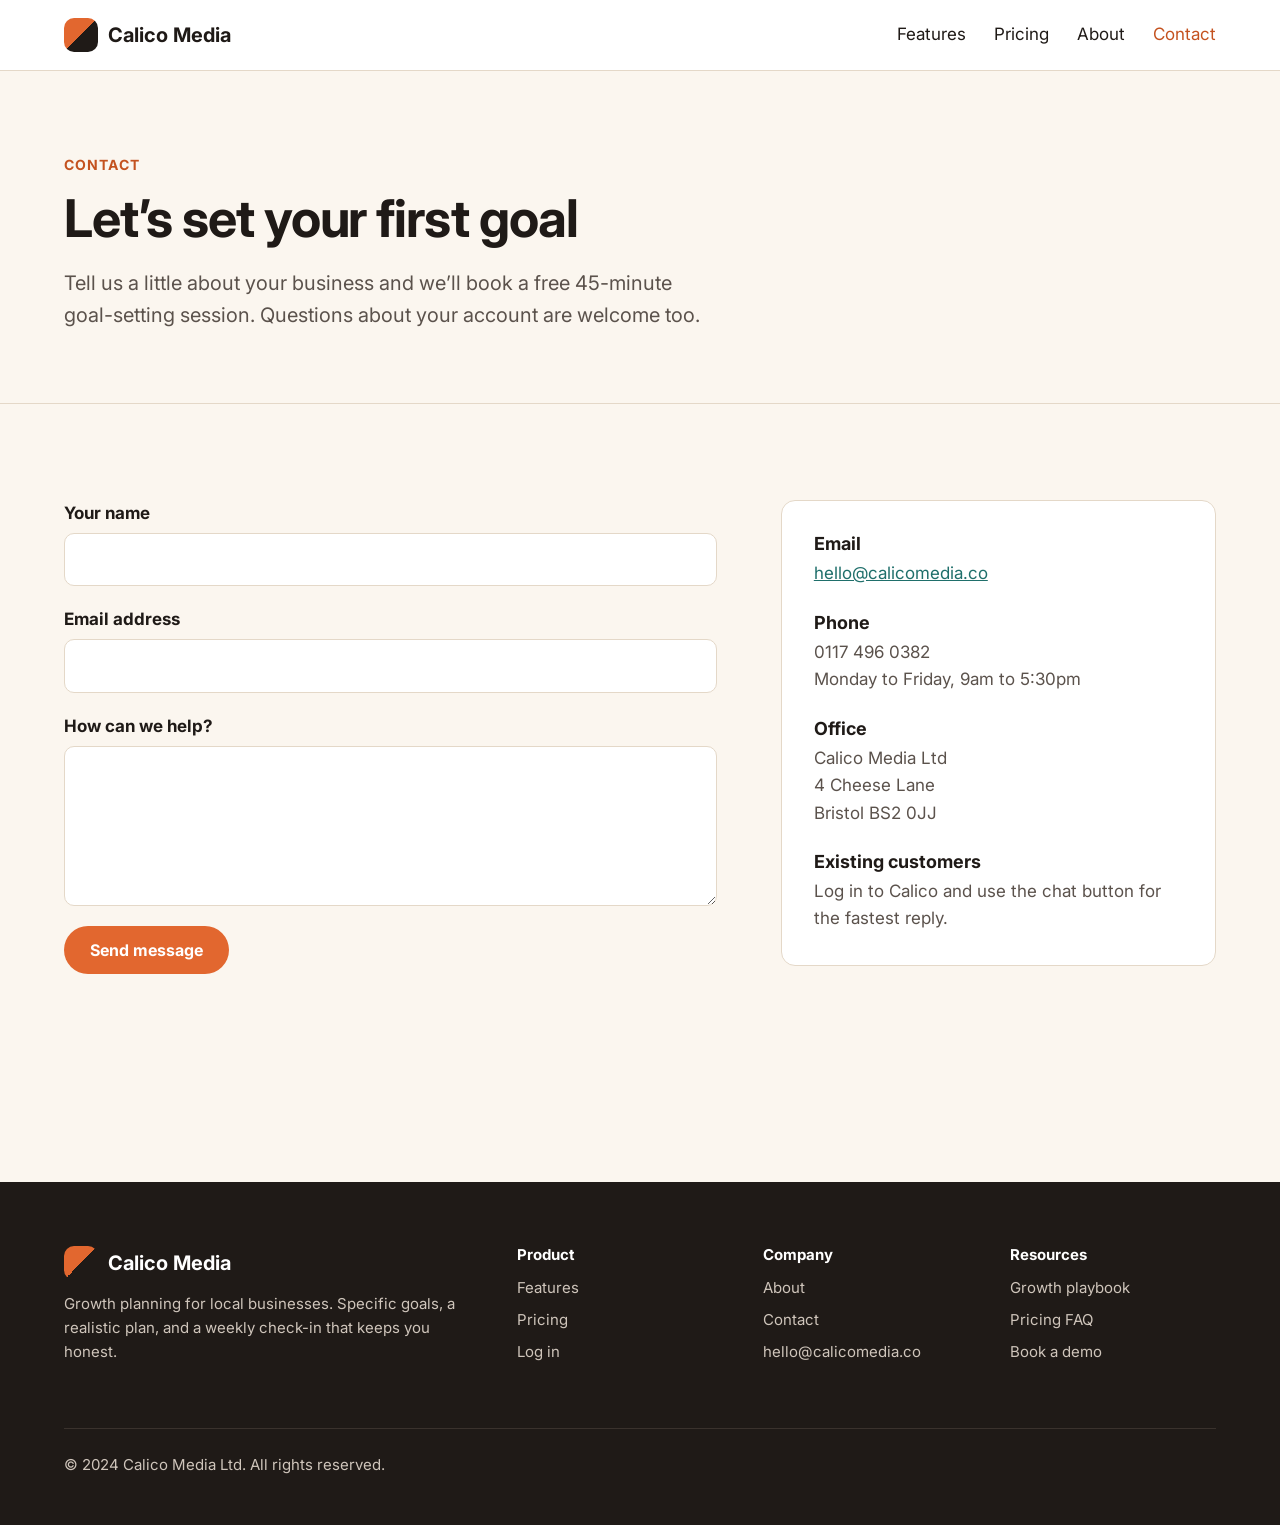
==== public/contact.html @ 176652c0 "add code for honeypot timer and spam issues" ====
<!DOCTYPE html>
<html lang="en">
<head>
  <meta charset="utf-8">
  <meta name="viewport" content="width=device-width, initial-scale=1">
  <title>Contact | Calico Media</title>
  <meta name="description" content="Book a demo or ask us a question. We reply within one business day.">
  <link rel="preconnect" href="https://fonts.googleapis.com">
  <link rel="preconnect" href="https://fonts.gstatic.com" crossorigin>
  <link href="https://fonts.googleapis.com/css2?family=Inter:wght@100;200;300;400;500;600;700;800;900&display=swap" rel="stylesheet">
  <link rel="stylesheet" href="css/styles.css">
</head>
<body>
  <header class="site-header">
    <div class="container">
      <a class="logo" href="index.html"><span class="logo-mark"></span>Calico Media</a>
      <nav aria-label="Main">
        <ul class="nav-links">
          <li><a href="features.html">Features</a></li>
          <li><a href="pricing.html">Pricing</a></li>
          <li><a href="about.html">About</a></li>
          <li><a href="contact.html" aria-current="page">Contact</a></li>
        </ul>
      </nav>
    </div>
  </header>

  <main>
    <section class="page-header">
      <div class="container">
        <span class="eyebrow">Contact</span>
        <h1>Let&rsquo;s set your first goal</h1>
        <p class="lead">Tell us a little about your business and we&rsquo;ll book a free 45-minute goal-setting session. Questions about your account are welcome too.</p>
      </div>
    </section>

    <section class="section">
      <div class="container contact-layout">
        <form class="contact-form" id="contact-form" action="/contact" method="post">
          
          <input type="hidden" id="js_timestamp" name="js_timestamp" value="">

           <div class="honeypot-container">
            <label for="website">Leave this field blank if you are human:</label>
            <input type="text" id="website" name="website" autocomplete="off" value="honey" tabindex="-1">
           </div> 
          
          <label for="name">Your name</label>
          <input type="text" id="name" name="name" required>

          <label for="email">Email address</label>
          <input type="email" id="email" name="email" required>

          <label for="message">How can we help?</label>
          <textarea id="message" name="message" required></textarea>

          <button class="btn" type="submit">Send message</button>
          <p class="form-status" id="form-status" role="status"></p>
        </form>

        <aside class="contact-aside">
          <h3>Email</h3>
          <p><a href="mailto:hello@calicomedia.co">hello@calicomedia.co</a></p>
          <h3>Phone</h3>
          <p>0117 496 0382<br>Monday to Friday, 9am to 5:30pm</p>
          <h3>Office</h3>
          <p>Calico Media Ltd<br>4 Cheese Lane<br>Bristol BS2 0JJ</p>
          <h3>Existing customers</h3>
          <p>Log in to Calico and use the chat button for the fastest reply.</p>
        </aside>
      </div>
    </section>
  </main>

  <footer class="site-footer">
    <div class="container">
      <div class="footer-grid">
        <div>
          <a class="logo" href="index.html"><span class="logo-mark"></span>Calico Media</a>
          <p>Growth planning for local businesses. Specific goals, a realistic plan, and a weekly check-in that keeps you honest.</p>
        </div>
        <div>
          <h4>Product</h4>
          <ul>
            <li><a href="features.html">Features</a></li>
            <li><a href="pricing.html">Pricing</a></li>
            <li><a href="https://app.calicomedia.co/login">Log in</a></li>
          </ul>
        </div>
        <div>
          <h4>Company</h4>
          <ul>
            <li><a href="about.html">About</a></li>
            <li><a href="contact.html">Contact</a></li>
            <li><a href="mailto:hello@calicomedia.co">hello@calicomedia.co</a></li>
          </ul>
        </div>
        <div>
          <h4>Resources</h4>
          <ul>
            <li><a href="index.html#playbook">Growth playbook</a></li>
            <li><a href="pricing.html#faq">Pricing FAQ</a></li>
            <li><a href="contact.html">Book a demo</a></li>
          </ul>
        </div>
      </div>
      <div class="footer-bottom">
        <p>&copy; 2024 Calico Media Ltd. All rights reserved.</p>
      </div>
    </div>
  </footer>
  <script src="js/contact.js"></script>
</body>
</html>
---- public/css/styles.css ----
/* Calico Media marketing site */

:root {
  --ink: #1f1a17;
  --ink-soft: #5b524c;
  --cream: #fbf6ef;
  --sand: #f1e7da;
  --white: #ffffff;
  --orange: #e2672f;
  --orange-dark: #c4521f;
  --teal: #1f6f6b;
  --line: #e4d8c8;
  --radius: 14px;
}

*,
*::before,
*::after {
  box-sizing: border-box;
}

body {
  margin: 0;
  font-family: 'Inter', -apple-system, BlinkMacSystemFont, 'Segoe UI', sans-serif;
  font-weight: 400;
  font-size: 17px;
  line-height: 1.6;
  color: var(--ink);
  background: var(--cream);
}

h1,
h2,
h3,
h4 {
  font-weight: 700;
  line-height: 1.2;
  margin: 0 0 16px;
}

h1 {
  font-size: 52px;
  letter-spacing: -0.02em;
}

h2 {
  font-size: 38px;
  letter-spacing: -0.01em;
}

h3 {
  font-size: 22px;
}

p {
  margin: 0 0 16px;
}

a {
  color: var(--teal);
}

img {
  max-width: 100%;
}

.container {
  max-width: 1200px;
  margin: 0 auto;
  padding: 0 24px;
}

.section {
  padding: 96px 0;
}

.section--sand {
  background: var(--sand);
}

.eyebrow {
  display: inline-block;
  font-size: 14px;
  font-weight: 700;
  letter-spacing: 0.08em;
  text-transform: uppercase;
  color: var(--orange-dark);
  margin-bottom: 12px;
}

.lead {
  font-size: 20px;
  color: var(--ink-soft);
  max-width: 640px;
}

.section-intro {
  max-width: 680px;
  margin-bottom: 48px;
}

.btn {
  display: inline-block;
  padding: 14px 26px;
  border-radius: 999px;
  background: var(--orange);
  color: var(--white);
  font-weight: 700;
  text-decoration: none;
  border: 0;
  font-size: 16px;
  font-family: inherit;
  cursor: pointer;
}

.btn:hover {
  background: var(--orange-dark);
}

.btn--ghost {
  background: transparent;
  color: inherit;
  box-shadow: inset 0 0 0 2px currentColor;
}

.btn--ghost:hover {
  background: rgba(255, 255, 255, 0.1);
}

/* Header */

.site-header {
  background: var(--white);
  border-bottom: 1px solid var(--line);
}

.site-header .container {
  display: flex;
  flex-wrap: wrap;
  align-items: center;
  justify-content: space-between;
  gap: 12px 32px;
  padding-top: 18px;
  padding-bottom: 18px;
}

.logo {
  display: flex;
  align-items: center;
  gap: 10px;
  flex-shrink: 0;
  font-size: 20px;
  font-weight: 700;
  color: var(--ink);
  text-decoration: none;
}

.logo-mark {
  width: 34px;
  height: 34px;
  border-radius: 10px;
  background: linear-gradient(135deg, var(--orange) 0%, var(--orange) 50%, var(--ink) 50%, var(--ink) 100%);
}

.nav-links {
  display: flex;
  flex-wrap: wrap;
  align-items: center;
  gap: 8px 28px;
  list-style: none;
  margin: 0;
  padding: 0;
}

.nav-links a {
  color: var(--ink);
  text-decoration: none;
}

.nav-links a:hover,
.nav-links a[aria-current='page'] {
  color: var(--orange-dark);
}

.site-header--home {
  background: var(--ink);
  border-bottom: 0;
}

.site-header--home .logo,
.site-header--home .nav-links a {
  color: var(--white);
}

.site-header--home .logo-mark {
  background: linear-gradient(135deg, var(--orange) 0%, var(--orange) 50%, var(--white) 50%, var(--white) 100%);
}

.site-header--home .container {
  flex-wrap: nowrap;
}

.site-header--home nav {
  min-width: 0;
}

.site-header--home .nav-links {
  flex-wrap: nowrap;
  gap: 0;
}

.site-header--home .nav-links li {
  min-width: 0;
}

.site-header--home .nav-links a {
  display: block;
  padding: 0 14px;
  white-space: nowrap;
}

.site-header--home .nav-links li:last-child {
  flex-shrink: 0;
}

.site-header--home .nav-links .btn {
  margin-left: 12px;
  padding: 10px 20px;
}

/* Home hero */

.hero {
  background: var(--ink);
  color: var(--white);
  padding: 56px 0 88px;
}

.hero-inner {
  display: flex;
  align-items: center;
  gap: 56px;
}

.hero-text {
  flex: 1;
}

.hero-text .lead {
  color: #d9cfc5;
}

.hero-actions {
  display: flex;
  flex-wrap: wrap;
  gap: 12px;
  margin-top: 32px;
}

.hero-media {
  width: 600px;
  flex-shrink: 0;
}

.hero-image {
  width: 100%;
  aspect-ratio: 4 / 3;
  object-fit: cover;
  border-radius: var(--radius);
  display: block;
}

/* Trust strip */

.trust {
  padding: 40px 0;
  border-bottom: 1px solid var(--line);
  text-align: center;
}

.trust p {
  color: var(--ink-soft);
  font-size: 15px;
}

.trust-list {
  display: flex;
  flex-wrap: wrap;
  justify-content: center;
  gap: 12px 40px;
  list-style: none;
  margin: 0;
  padding: 0;
  font-weight: 700;
  font-size: 18px;
  color: #8a7d72;
}

/* Steps */

.steps {
  display: grid;
  grid-template-columns: repeat(auto-fit, minmax(240px, 1fr));
  gap: 24px;
}

.step {
  background: var(--white);
  border: 1px solid var(--line);
  border-radius: var(--radius);
  padding: 32px;
}

.step-number {
  display: inline-flex;
  align-items: center;
  justify-content: center;
  width: 40px;
  height: 40px;
  border-radius: 50%;
  background: var(--sand);
  color: var(--orange-dark);
  font-weight: 700;
  margin-bottom: 16px;
}

/* Check list */

.check-list {
  list-style: none;
  margin: 24px 0 0;
  padding: 0;
}

.check-list li {
  position: relative;
  padding-left: 32px;
  margin-bottom: 14px;
}

.check-list li::before {
  content: '';
  position: absolute;
  left: 0;
  top: 6px;
  width: 16px;
  height: 16px;
  border-radius: 50%;
  background: var(--teal);
  box-shadow: inset 0 0 0 4px #cfe6e4;
}

/* FAQ */

.faq {
  max-width: 820px;
}

.faq details {
  border-top: 1px solid var(--line);
  padding: 20px 0;
}

.faq details:last-child {
  border-bottom: 1px solid var(--line);
}

.faq summary {
  font-weight: 700;
  font-size: 19px;
  cursor: pointer;
}

.faq details p {
  margin-top: 12px;
  color: var(--ink-soft);
}

/* Feature rows */

.feature-row {
  display: grid;
  grid-template-columns: 1fr 1fr;
  gap: 64px;
  align-items: center;
  margin-bottom: 96px;
}

.feature-row:last-child {
  margin-bottom: 0;
}

.feature-row--reverse .feature-media {
  order: 2;
}

.feature-media img {
  display: block;
  width: 100%;
  aspect-ratio: 4 / 3;
  object-fit: cover;
  border-radius: var(--radius);
}

/* Playbook */

.playbook-grid {
  display: grid;
  grid-template-columns: repeat(3, 1fr);
  gap: 28px;
}

/* Card grid */

.card-grid {
  display: grid;
  grid-template-columns: repeat(3, 1fr);
  gap: 28px;
}

.card {
  background: var(--white);
  border: 1px solid var(--line);
  border-radius: var(--radius);
  overflow: hidden;
}

.card img {
  display: block;
  width: 100%;
  aspect-ratio: 16 / 10;
  object-fit: cover;
}

.card-body {
  padding: 24px 28px 28px;
}

.card-body p {
  color: var(--ink-soft);
}

.card-tag {
  font-size: 13px;
  font-weight: 700;
  text-transform: uppercase;
  letter-spacing: 0.06em;
  color: var(--teal);
}

.icon-dot {
  width: 44px;
  height: 44px;
  border-radius: 12px;
  background: var(--sand);
  margin-bottom: 18px;
  position: relative;
}

.icon-dot::after {
  content: '';
  position: absolute;
  inset: 13px;
  border-radius: 50%;
  background: var(--orange);
}

/* CTA band */

.cta-band {
  background: var(--ink);
  color: var(--white);
  border-radius: 24px;
  overflow: hidden;
}

.cta-band img {
  display: block;
  width: 100%;
  aspect-ratio: 21 / 8;
  object-fit: cover;
}

.cta-body {
  padding: 48px;
  display: flex;
  flex-wrap: wrap;
  align-items: center;
  justify-content: space-between;
  gap: 24px;
}

.cta-body h2 {
  margin: 0;
  max-width: 620px;
}

/* Page header (inner pages) */

.page-header {
  padding: 80px 0 56px;
  border-bottom: 1px solid var(--line);
}

/* Pricing */

.pricing-grid {
  display: grid;
  grid-template-columns: repeat(auto-fit, minmax(260px, 1fr));
  gap: 24px;
  align-items: stretch;
}

.pricing-card {
  background: var(--white);
  border: 1px solid var(--line);
  border-radius: var(--radius);
  padding: 36px 32px;
  display: flex;
  flex-direction: column;
}

.pricing-card--featured {
  border: 2px solid var(--orange);
  box-shadow: 0 24px 48px rgba(226, 103, 47, 0.14);
}

.plan-badge {
  align-self: flex-start;
  font-size: 13px;
  font-weight: 700;
  background: var(--orange);
  color: var(--white);
  border-radius: 999px;
  padding: 4px 12px;
  margin-bottom: 16px;
}

.price {
  font-size: 48px;
  font-weight: 700;
  margin: 8px 0 4px;
}

.price small {
  font-size: 17px;
  font-weight: 400;
  color: var(--ink-soft);
}

.pricing-card .check-list {
  flex: 1;
  margin-bottom: 28px;
}

.pricing-card .btn {
  text-align: center;
}

.pricing-note {
  margin-top: 32px;
  color: var(--ink-soft);
  font-size: 15px;
}

/* About */

.stats {
  display: grid;
  grid-template-columns: repeat(auto-fit, minmax(160px, 1fr));
  gap: 16px;
}

.stat {
  background: var(--white);
  border: 1px solid var(--line);
  border-radius: var(--radius);
  padding: 28px 20px;
}

.stat-number {
  display: block;
  font-size: 48px;
  font-weight: 700;
  color: var(--orange-dark);
}

.stat-label {
  display: block;
  font-size: 15px;
  color: var(--ink-soft);
}

.prose {
  max-width: 720px;
}

.team-grid {
  display: grid;
  grid-template-columns: repeat(auto-fit, minmax(220px, 1fr));
  gap: 24px;
}

.person {
  background: var(--white);
  border: 1px solid var(--line);
  border-radius: var(--radius);
  padding: 28px;
}

.avatar {
  width: 56px;
  height: 56px;
  border-radius: 50%;
  background: var(--sand);
  color: var(--orange-dark);
  display: flex;
  align-items: center;
  justify-content: center;
  font-weight: 700;
  margin-bottom: 16px;
}

.person p {
  color: var(--ink-soft);
  font-size: 15px;
  margin: 0;
}

/* Contact */

.honeypot-container {
    position: absolute;
    left: -9999px;
    top: -9999px;
    width: 1px;
    height: 1px;
    overflow: hidden;
}

.contact-layout {
  display: grid;
  grid-template-columns: 3fr 2fr;
  gap: 64px;
}

.contact-form label {
  display: block;
  font-weight: 700;
  margin-bottom: 6px;
}

.contact-form input,
.contact-form textarea {
  display: block;
  width: 100%;
  font: inherit;
  padding: 12px 14px;
  border: 1px solid var(--line);
  border-radius: 10px;
  background: var(--white);
  margin-bottom: 20px;
}

.contact-form textarea {
  min-height: 160px;
  resize: vertical;
}

.form-status {
  margin-top: 16px;
  font-weight: 700;
}

.form-status--success {
  color: var(--teal);
}

.form-status--error {
  color: #b3261e;
}

.contact-aside {
  background: var(--white);
  border: 1px solid var(--line);
  border-radius: var(--radius);
  padding: 32px;
  align-self: start;
}

.contact-aside h3 {
  font-size: 18px;
  margin-top: 24px;
  margin-bottom: 6px;
}

.contact-aside h3:first-child {
  margin-top: 0;
}

.contact-aside p {
  color: var(--ink-soft);
  margin: 0;
}

/* Footer */

.site-footer {
  background: var(--ink);
  color: #cfc5bb;
  padding: 64px 0 32px;
  margin-top: 96px;
  font-size: 15px;
}

.footer-grid {
  display: grid;
  grid-template-columns: 2fr 1fr 1fr 1fr;
  gap: 40px;
}

.site-footer h4 {
  color: var(--white);
  font-size: 15px;
  margin-bottom: 12px;
}

.site-footer ul {
  list-style: none;
  margin: 0;
  padding: 0;
}

.site-footer li {
  margin-bottom: 8px;
}

.site-footer a {
  color: #cfc5bb;
  text-decoration: none;
}

.site-footer a:hover {
  color: var(--white);
}

.site-footer .logo {
  color: var(--white);
  margin-bottom: 12px;
}

.footer-bottom {
  border-top: 1px solid #3a322d;
  margin-top: 48px;
  padding-top: 24px;
}

@media (max-width: 768px) {
  h1 {
    font-size: 40px;
  }

  h2 {
    font-size: 30px;
  }

  .section {
    padding: 64px 0;
  }

  .feature-row {
    grid-template-columns: 1fr;
    gap: 32px;
    margin-bottom: 64px;
  }

  .feature-row--reverse .feature-media {
    order: 0;
  }

  .card-grid {
    grid-template-columns: repeat(2, 1fr);
  }

  .contact-layout {
    grid-template-columns: 1fr;
    gap: 40px;
  }

  .footer-grid {
    grid-template-columns: 1fr 1fr;
  }
}

@media (max-width: 480px) {
  h1 {
    font-size: 34px;
  }

  .card-grid {
    grid-template-columns: 1fr;
  }

  .cta-body {
    padding: 32px 24px;
  }

  .footer-grid {
    grid-template-columns: 1fr;
  }
}
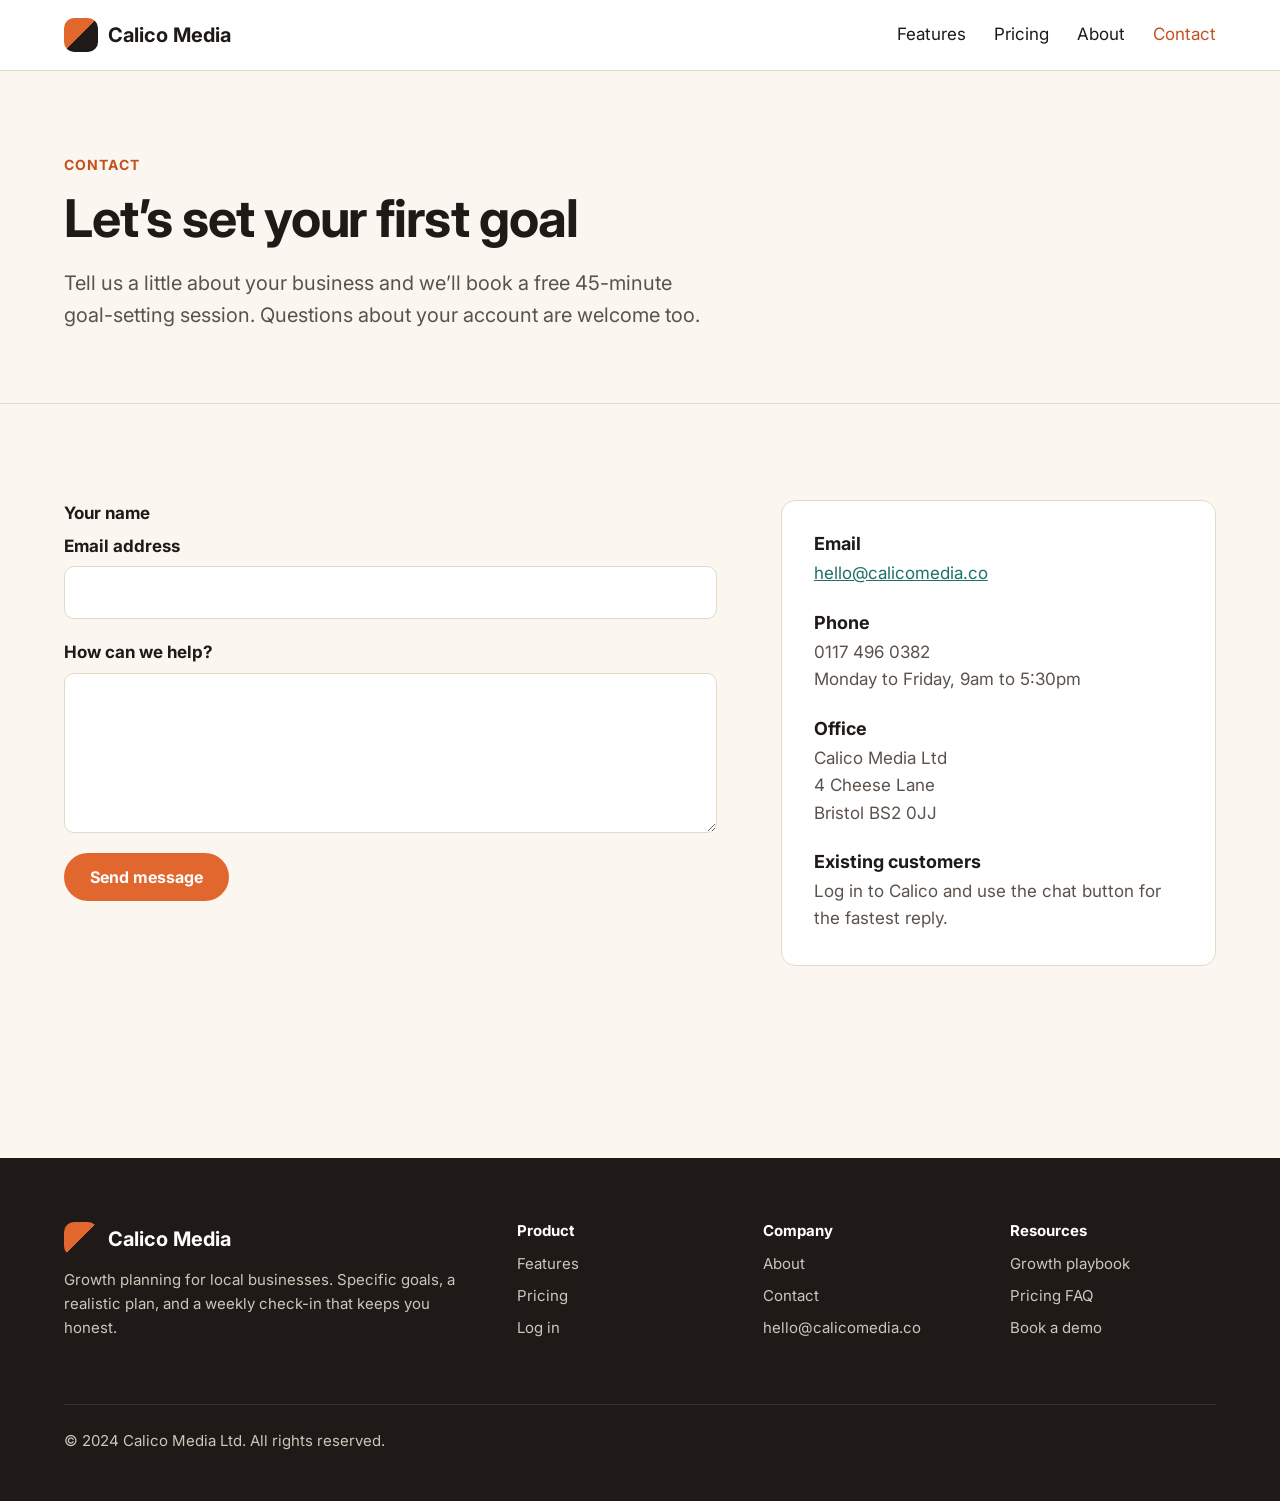
==== commit 852312f9: "code edit for removing value in honeypot field for testing" ====
--- a/public/contact.html
+++ b/public/contact.html
@@ -42,10 +42,10 @@
 
            <div class="honeypot-container">
             <label for="website">Leave this field blank if you are human:</label>
-            <input type="text" id="website" name="website" autocomplete="off" value="honey" tabindex="-1">
+            <input type="text" id="website" name="website" autocomplete="off"  tabindex="-1">
            </div> 
           
-          <label for="name">Your name</label>
+          <label for="name">Your name</label
           <input type="text" id="name" name="name" required>
 
           <label for="email">Email address</label>
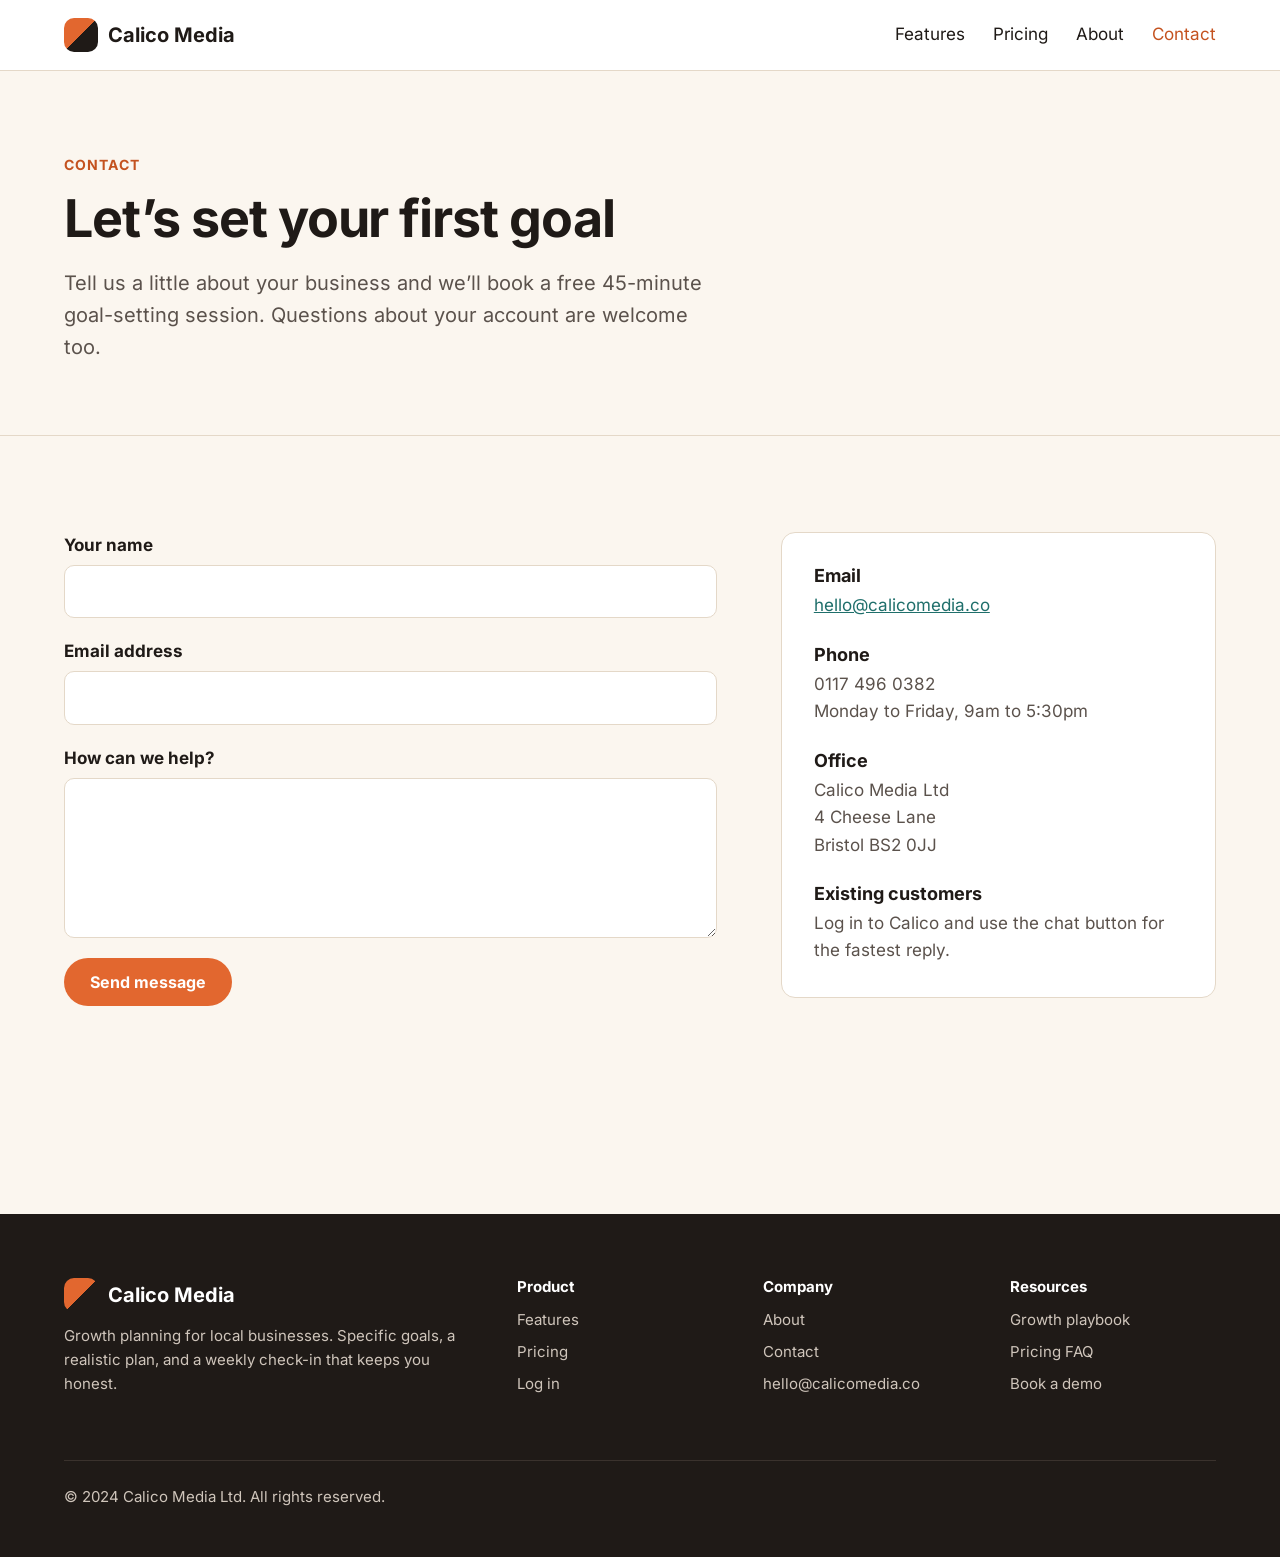
==== commit 32d11173: "changes to te contact html and js files. typo, button disabling after each returns, form.reset(), co" ====
--- a/public/contact.html
+++ b/public/contact.html
@@ -40,12 +40,12 @@
           
           <input type="hidden" id="js_timestamp" name="js_timestamp" value="">
 
-           <div class="honeypot-container">
+           <div class="honeypot-container" aria-hidden="true">
             <label for="website">Leave this field blank if you are human:</label>
             <input type="text" id="website" name="website" autocomplete="off"  tabindex="-1">
            </div> 
           
-          <label for="name">Your name</label
+          <label for="name">Your name</label>
           <input type="text" id="name" name="name" required>
 
           <label for="email">Email address</label>
--- a/public/css/styles.css
+++ b/public/css/styles.css
@@ -13,6 +13,23 @@
   --radius: 14px;
 }
 
+ 
+@font-face {
+  font-family: 'Inter';
+  src: url('../fonts/inter-v20-latin-regular.woff2') format('woff2');
+  font-weight: 400;
+  font-style: normal;
+  font-display: swap;
+}
+
+@font-face {
+  font-family: 'Inter';
+  src: url('../fonts/inter-v20-latin-700.woff2') format('woff2');
+  font-weight: 700;
+  font-style: normal;
+  font-display: swap;
+}
+ 
 *,
 *::before,
 *::after {
@@ -406,7 +423,7 @@
 
 .playbook-grid {
   display: grid;
-  grid-template-columns: repeat(3, 1fr);
+  grid-template-columns: repeat(auto-fit, minmax(300px, 1fr));
   gap: 28px;
 }
 
@@ -755,6 +772,31 @@
   padding-top: 24px;
 }
 
+@media (min-width: 769px) and (max-width: 890px) {
+  .site-header--home .container {
+    flex-wrap: wrap;
+  }
+
+  .site-header--home nav {
+    width: 100%;
+  }
+
+  .site-header--home .nav-links {
+    justify-content: space-between;
+    flex-wrap: wrap;
+    gap: 8px 4px;
+  }
+
+  .site-header--home .nav-links a {
+    padding-inline: 8px;
+  }
+
+  .site-header--home .nav-links .btn {
+    margin-left: 4px;
+    padding-inline: 14px;
+  }
+}
+
 @media (max-width: 768px) {
   h1 {
     font-size: 40px;
@@ -768,10 +810,44 @@
     padding: 64px 0;
   }
 
+  .site-header--home .container {
+    flex-wrap: wrap;
+  }
+
+  .site-header--home nav {
+    width: 100%;
+  }
+
+  .site-header--home .nav-links {
+    flex-wrap: wrap;
+    gap: 8px 0;
+  }
+
+  .hero-inner {
+    flex-direction: column-reverse;
+    align-items: stretch;
+    gap: 40px;
+  }
+
+  .hero-text,
+  .hero-media {
+    min-width: 0;
+  }
+
+  .hero-media {
+    width: 100%;
+    max-width: 100%;
+    flex-shrink: 1;
+  }
+
+  .playbook-grid {
+    grid-template-columns: 1fr;
+  }
+
   .feature-row {
     grid-template-columns: 1fr;
-    gap: 32px;
-    margin-bottom: 64px;
+    gap: 25px;
+    margin-bottom: 50px;
   }
 
   .feature-row--reverse .feature-media {
@@ -792,6 +868,31 @@
   }
 }
 
+@media (min-width: 768px) and (max-width: 1060px) {
+  .hero-text {
+    width: 100%;
+    max-width: 820px;
+    margin-inline: auto;
+  }
+
+  .hero-text h1 {
+    font-size: clamp(40px, 5vw, 48px);
+    line-height: 1.15;
+  }
+
+  .hero-text .lead {
+    max-width: 760px;
+    font-size: clamp(16px, 1.9vw, 18px);
+  }
+
+  .hero-media {
+    width: 57%;
+    max-width: 600px;
+    margin-inline: auto;
+  }
+}
+
+
 @media (max-width: 480px) {
   h1 {
     font-size: 34px;
@@ -809,3 +910,4 @@
     grid-template-columns: 1fr;
   }
 }
+ 
